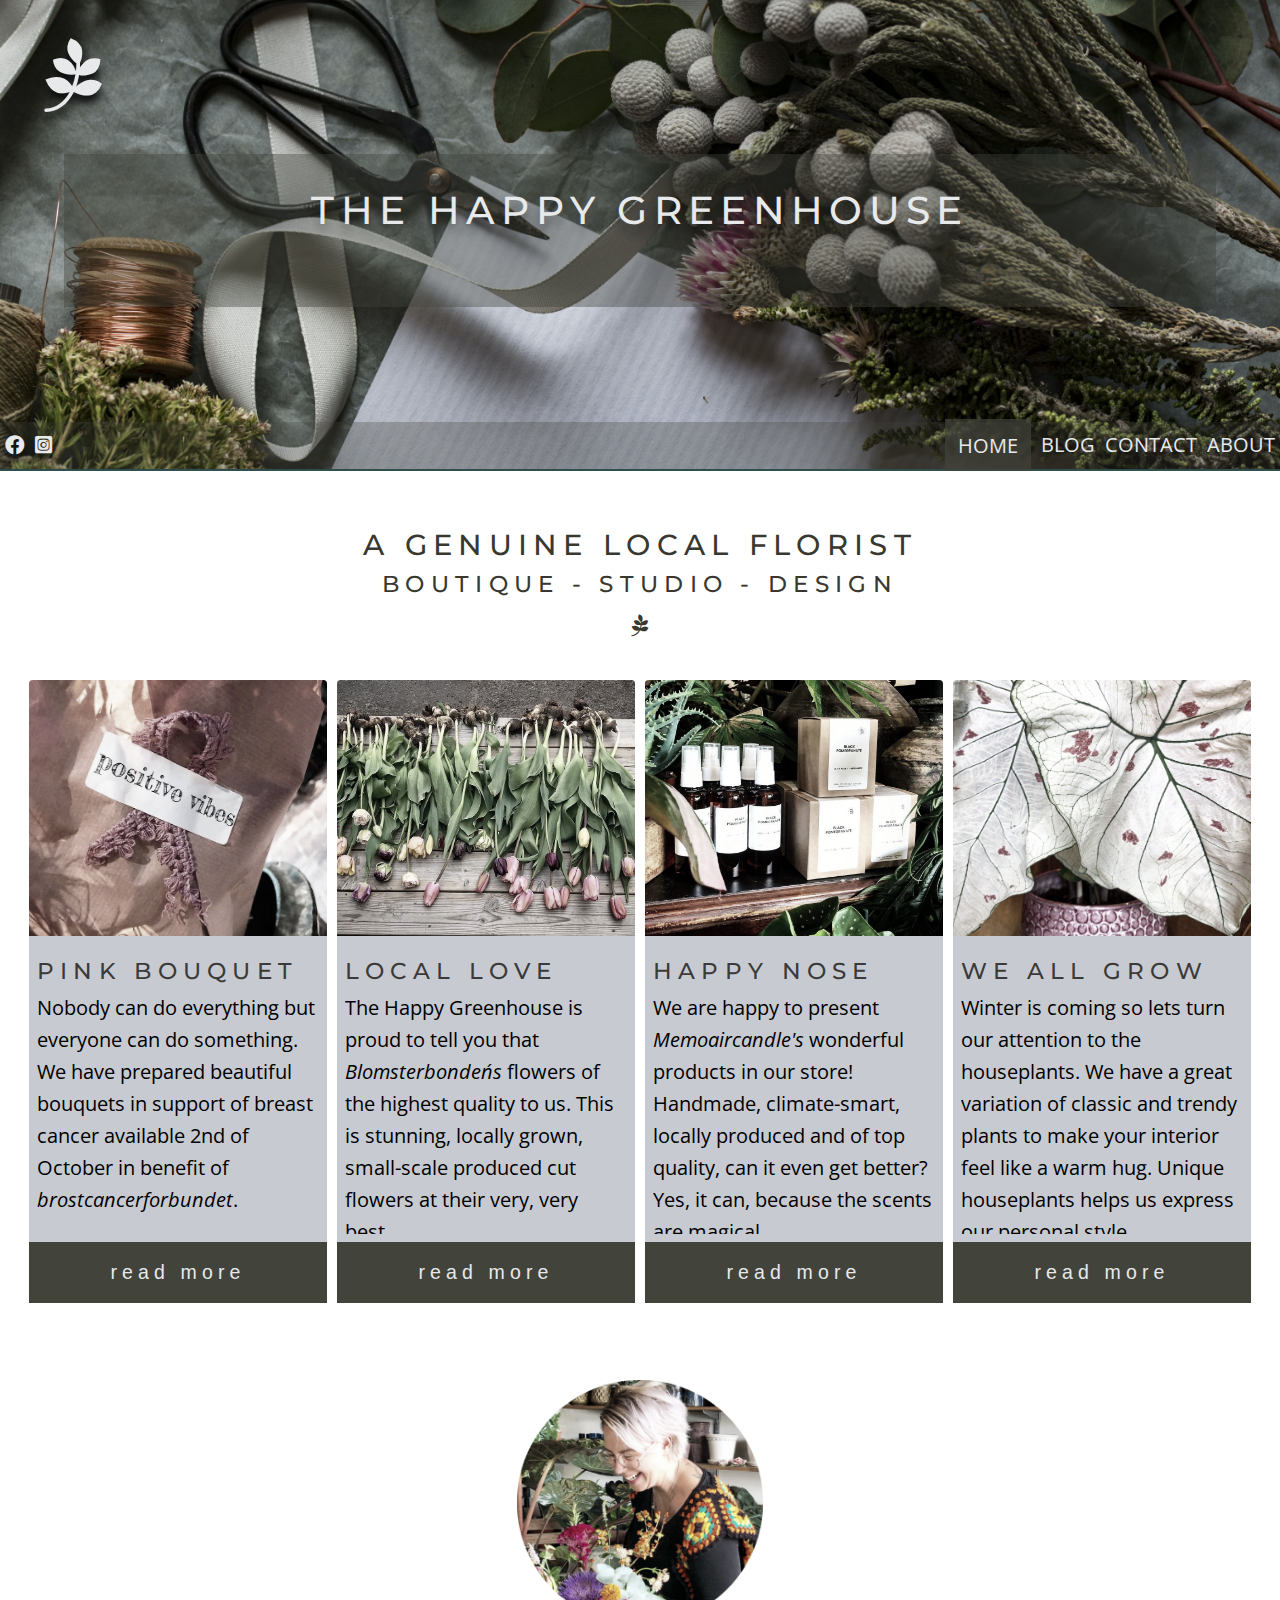
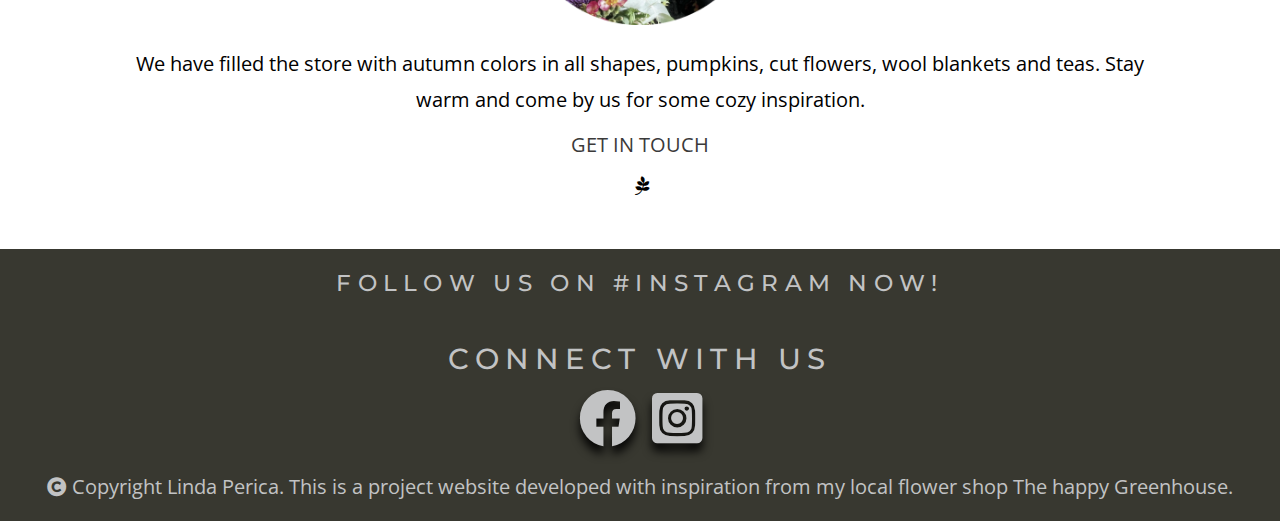
==== index.html @ 8191ac46 "first commit" ====
<!DOCTYPE html>
<html lang="en">
<head>
    <meta charset="UTF-8">
    <meta 
        name="viewport" 
        content="width=device-width, initial-scale=1.0" 
    />
    <title>Happy Green House</title>
    <link href="https://fonts.googleapis.com/css2?family=Montserrat:ital,wght@0,300;0,400;0,500;0,700;1,300;1,400;1,500;1,700&family=Open+Sans:ital,wght@0,300;0,400;0,700;1,300;1,400;1,700&display=swap" rel="stylesheet">
    <link rel="stylesheet" href="https://cdnjs.cloudflare.com/ajax/libs/font-awesome/5.14.0/css/all.min.css">
    <link rel="stylesheet" href="./styles.css" />
</head>
<body>
    <div class="container">
        <div class="header">
            <div class="header__logo">
                <a class="link" href="./index.html"><i class="plant-icon plant-icon--large fab fa-pagelines"></i></a>
            </div>
            <div class="header__overlay">
                <h1 class="header__heading">The Happy Greenhouse</h1>
            </div>
            <nav class="navbar">
                <div class="navbar__social">
                        <a href="http://www.facebook.com"><i class="navbar__social-icon fab fa-facebook"></i></a>
                        <a href="http://www.instagram.com"><i class="navbar__social-icon fab fa-instagram-square"></i></a>
                </div>
                <ul class="navbar__links"> 
                    <li class="navbar__item"><a class="navbar__item-link navbar__item-link--dark" href="./index.html">Home</a></li>
                    <li class="navbar__item"><a class="navbar__item-link" href="./blog.html">Blog</a></li>
                    <li class="navbar__item"><a class="navbar__item-link" href="./contact.html">Contact</a></li>
                    <li class="navbar__item"><a class="navbar__item-link" href="./about.html">About</a></li>
                </ul>
            </nav>
        </div>
        <div class="power-words">
            <h2 class="power-words__heading">A Genuine local florist </h2> 
            <h3 class="power-words__subheading">Boutique - Studio - Design </h3> 
            <h3><i class="plant-icon fab fa-pagelines"></i></h3>
        </div>
        <ul class="cards__wrapper">
            <li class="card">
                <img class="card__image card__image--lesscolor" src= "./img/blog_pinkribbon--pinker.jpg" alt="Photo of pink ribbon">
                <article class="card__text-wrapper">
                     <h3 class="card__heading">Pink bouquet</h3>
                    <p class="card__body"> Nobody can do everything but everyone can do something. We have prepared beautiful bouquets in support of breast cancer available 2nd of October in benefit of <em>brostcancerforbundet</em>. </p>
                </article>
                <button class="button button--stretch" onclick="window.location.href='./blog.html';">Read more</button>
            </li>
            <li class="card">
                <img class="card__image" src= "./img/blog_tulips.jpg" alt="Photo of tulips">
                <article class="card__text-wrapper">
                     <h3 class="card__heading">Local love</h3>
                     <p class="card__body">The Happy Greenhouse is proud to tell you that <em>Blomsterbonden´s</em> flowers of the highest quality to us. This is stunning, locally grown, small-scale produced cut flowers at their very, very best. </p>
                </article>
                <button class="button button--stretch" onclick="window.location.href='./2ndblog.html';">Read more</button>
            </li>
            <li class="card">
                 <img class="card__image" src= "./img/blog_candle.jpg" alt="Photo of candle">
                <article class="card__text-wrapper">
                    <h3 class="card__heading">Happy Nose</h3>
                    <p class="card__body"> We are happy to present <em>Memoaircandle's</em> wonderful products in our store! Handmade, climate-smart, locally produced and of top quality, can it even get better? Yes, it can, because the scents are magical. </p>
                </article>                    
                <button class="button button--stretch" onclick="window.location.href='./3rdblog.html';">Read more</button>
             </li>
            <li class="card">
                 <img class="card__image" src= "./img/blog_plant.jpg" alt="Photo of plant">
                <article class="card__text-wrapper">
                    <h3 class="card__heading">We all grow</h3>
                    <p class="card__body">Winter is coming so lets turn our attention to the houseplants. We have a great variation of classic and trendy plants to make your interior feel like a warm hug. Unique houseplants helps us express our personal style.</p>
                </article>                    
                <button class="button button--stretch" onclick="window.location.href='./4thblog.html';">Read more</button>
             </li>
        </ul>
        <div class="contact">
            <div class="contact__image-wrapper">
                <img class="contact__image" src="./img/circle-profile.png" alt="profile image">
            </div>
            <p class="contact__body">
                We have filled the store with autumn colors in all shapes, pumpkins, cut flowers, wool blankets and teas. Stay warm and come by us for some cozy inspiration.
            </p>
            <a class="contact__link" href="./contact.html">Get in touch</a>
            <i class="plant-icon fab fa-pagelines"></i>
        </div>
        <div class="footer">
            <h3 class="footer__heading">
                Follow us on #Instagram now!
            </h3>
            <h2 class="footer__subheading">
                Connect with us
            </h2>
            <div class="footer__social">
                <a href="http://www.facebook.com"><i class="footer__social-icon fab fa-facebook"></i></a>
                <a href="http://www.instagram.com"><i class="footer__social-icon fab fa-instagram-square"></i></a>
            </div>
            <p class="footer__copyright">
                <i class="fas fa-copyright"></i>
                Copyright Linda Perica. This is a project website developed with inspiration from my local flower shop The happy Greenhouse. 
            </p>
        </div>
    </div>
</body>
</html>
---- styles.css ----
/* Reset */
* {
    margin: 0;
    padding: 0;
    box-sizing: border-box;
}

/* Style */

body {
    font-family: 'Open Sans', sans-serif;
    font-weight: 400;
    font-size: calc(0.5em + 0.9vw);
    line-height: calc(1.2em + 1vw);
}

h1, h2, h3, h4, h5, h6 {
    font-family:'Montserrat', sans-serif;
    font-weight: 500;
    text-transform: uppercase;
    letter-spacing: 0.7vmin;
}

.button {
    background-color:#42433B;
    border: none;
    color:#e7e9eb;
    font-weight: 300;
    font-size: inherit;
    text-transform: lowercase;
    letter-spacing: 0.4vw;
    padding: 1vw;
}

/* Layout */
.container {
    display: grid;
    width: 100%;
    justify-items: center;
    grid-template-areas: 
    "hd"
    "ct"
    "bps"
    "co"
    "ft";  
}

/* Header */

.header {
    border-bottom: 2px solid darkslategray;
    background-image: url(./img/header.jpg);
    background-repeat: no-repeat;
    background-size: cover;
    width: 100%;
    height: auto;
    color: #e7e9eb;
    display: grid;
    grid-area: hd;
    grid-template-columns: 0.3fr 1fr 1.7fr 1.7fr 1fr 0.3fr;
    grid-template-rows: 1fr 1fr 0.75fr 0.25fr;
    grid-template-areas:
    "topl topl topm topm topr topr"
    "midl midm midm midm midm midr"
    "lowt lowt lowt lowt lowt lowt" 
    "lowb lowb lowb lowb lowb lowb";  
}

.link {
    text-decoration: none;
    color: inherit;
} 

.header__logo {
    grid-area: topl;
    justify-self: start;
}

.header__overlay {
    align-items: center;
    background-color:rgba(66, 67, 59, 0.4);
    display: flex;
    flex-direction: column;
    grid-area: midm;
    flex-wrap: nowrap;
    padding: 3vw;
}

.header__heading {
    text-shadow: 0px 8px 10px rgba(0, 0, 0, 0.3);
    white-space: nowrap; 
}

.navbar {
    background-color:rgba(66, 67, 59, 0.3);
    display: flex;
    grid-area: lowb;
    justify-content: space-between;
    align-items: center;
}

.navbar__social {
    display: flex;
    align-items: center;
    justify-content: space-evenly;
}

.navbar__social-icon  {
    padding: 5px;
    text-shadow: 0px 6px 8px rgba(0, 0, 0, 0.9);
    color: #e7e9eb;
}

.navbar__links {
    display: flex;
    list-style: none;
}

.navbar__item {
    padding: 5px;
    text-decoration: none;
    text-transform: uppercase;
}

.navbar__item-link {
    color: #e7e9eb;
    text-decoration: none;
    text-transform: uppercase;
}

.navbar__item-link--dark {
    background-color:rgba(66, 67, 59, 0.7);
    padding: 1vw;
}

/* Power-words */

.power-words {
    color: #383830;
    display: flex;
    grid-area: ct;
    align-items: center;
    justify-content: center;
    margin: 3.5rem 2rem 2rem 2rem;
    flex-direction: column;
}

.power-words__heading {
   margin-bottom: 0.2rem;
}

.power-words__subheading {
    margin-bottom: 0.5rem;
}

/* Blogposts Card Gallery*/

.cards__wrapper {
    grid-area: bps;
    margin: 0;
    padding: 0 1.5rem 1rem 1.5rem;
    display: flex;
    flex-wrap: wrap; 
    list-style: none;
    justify-content: space-between;
}

.card {
    background-color: #c7cad1;
    border-radius: 0.25rem;
    margin: 1rem;
}

.card__image {
    border-top-left-radius: 0.25rem;
    border-top-right-radius: 0.25rem;
    height: 27vmax;
    width: 100%;
    filter: grayscale(60%);
    object-fit: cover;
  }

.card__image--lesscolor {
    filter: grayscale(70%);
}

.card__text-wrapper {
    display: flex;
    flex-direction: column;
    padding: 0.5rem;
    height: 20vmax;
}

.card__heading {
    color:#3b3a3a;
    text-transform: uppercase;
    margin-bottom: 0.3rem;
}
  
.card__body {
    overflow: hidden;
}

.button--stretch {
    width: 100%;
    min-height: 10%;
}

/* Contact info */

.contact {
    grid-area: co;
    width: 80%;
    margin: 3rem 0 3rem 0;
    display: flex;
    flex-direction: column;
}

.contact__image-wrapper {
    display: flex;
    align-items: center;
    justify-content: center;
    margin: 1.3rem;
}

.contact__image {
    width: 25%;
    height: auto;
    filter: grayscale(50%);
}

.contact__body {
    display: flex;
    align-items: center;
    justify-content: center;
    margin: 0;
    text-align: center;
}

.contact__link {
    display: flex;
    justify-content: center;
    margin: 0.5rem 0.5rem 0.5rem 0.5rem;
    color: #3b3a3a;
    text-decoration: none;
    text-transform: uppercase;
}

.plant-icon  {
    display: flex;
    justify-content: center;
    font-size: inherit;
    padding: 0.4vw;
    margin-left: 0.4vw;
}

.plant-icon--large {
    font-size: 6vw;
    padding: 3vw;
    text-shadow: 0px 8px 10px rgba(0, 0, 0, 0.9);
}
/* Footer */

.footer {
    grid-area: ft;
    width: 100%;
    background-color: #383830;
    justify-content: stretch;
    color:#C2C3C4;
    display: flex;
    flex-direction: column;
    align-items: center;
}

.footer__heading {
    margin: 1rem 1rem 2rem 1rem;
}

.footer__subheading {
    margin: 0.5rem;
}

.footer__copyright {
    margin: 1rem;
}

.footer__social-icon  {
    padding: 5px;
    text-shadow: 0px 8px 10px rgba(0, 0, 0, 0.9);
    color: #C2C3C4;
    font-size: 4.5vw;
}

/* About Page */

.about {
    display: flex;
    flex-direction: column;
    width: 80%;
}

.about__body {
    margin: 1rem;
    text-align: center;
}

/* Contact Page */

.map {
    grid-area: bps;
    display: flex;
    flex-direction: column;
    align-items: center;
}

.map__image {
    width: 50%;
    height: auto;
}

.map__header {
    margin-top: 1.3rem;
    text-align: center;
}

.map__body {
    margin: 0.8rem;
    text-align: center;
}

/* Blogpost Pages */

.blogpost {
    grid-area: bps;
    width: 80%;
    margin-bottom: 3rem;
    display: flex;
    flex-direction: column;
}

.blogpost__image {
    filter: grayscale(60%);
    width: 60%;
    Height: auto;
    border-radius: 0.5rem;
    align-self: center;
    margin-bottom: 0.5rem;
}

.blogpost__body {
    margin: 0.5rem;
    text-align: left;
}

.blogpost__list {
    padding-left: 3rem;
    margin-bottom: 0.5rem;
}

.blogpost__button-wrapper {
    display: flex;
    width: 100%;
    justify-content: space-between;
    margin-top: 2rem;
}

.blogpost__qoute {
    padding-left: 3rem;
    color: rosybrown;
}

/* Medium size screens  */

@media only screen and (min-width: 559px) {

    .cards__wrapper {
        display: flex;
        flex-flow: row wrap;
    }

    .card {
        flex: 1 1 43%;
    }
    .card--single-column {
        margin-top: 1rem;
    } 

    .card__text-wrapper {
        height: 28vmax;
    }

    .card__body {
        overflow: scroll;
    }
}

/* Large size screens  */
@media only screen and (min-width: 900px) {
    
    .card {
        flex: 1 1 20%;
        margin: 0.3rem;
    }
    .card__image {
        height: 20vmax; 
    }
    .card__text-wrapper {
        height: 23vmax;
        line-height: 2.5vw;
    }
}
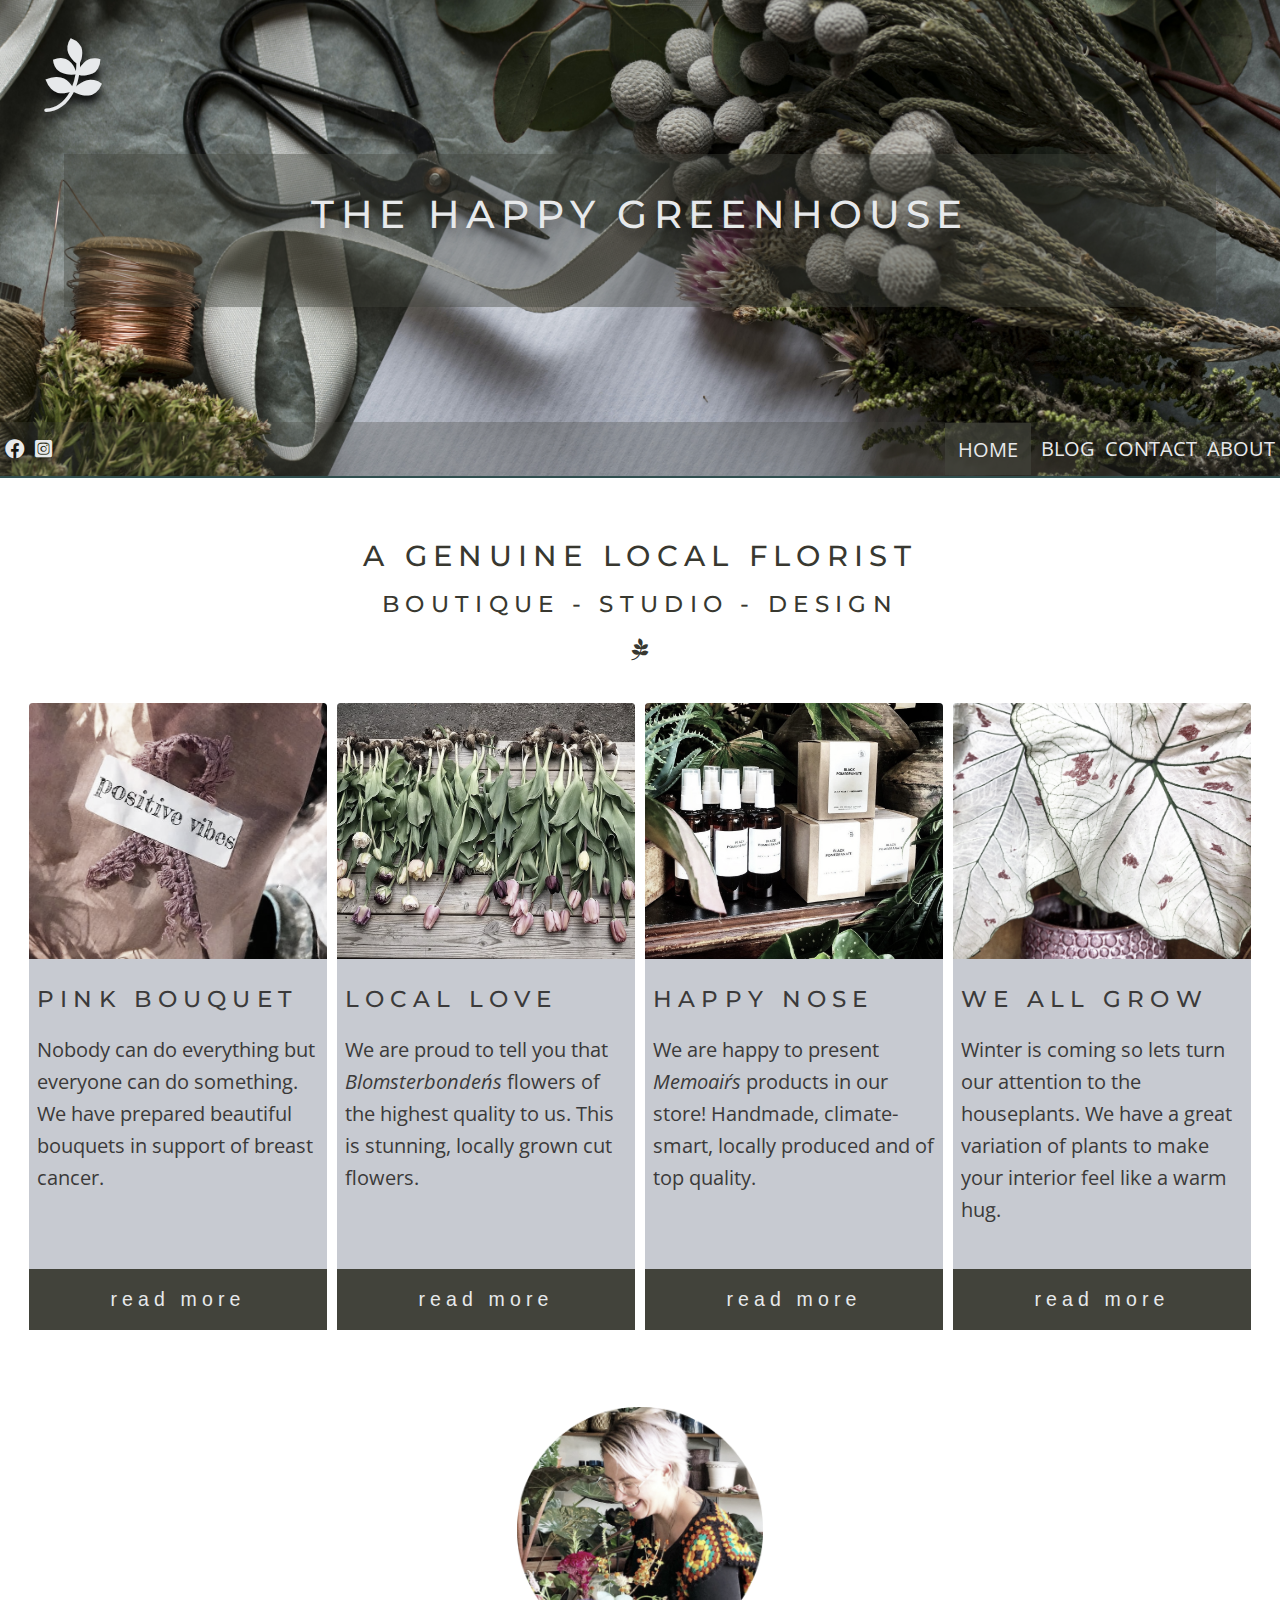
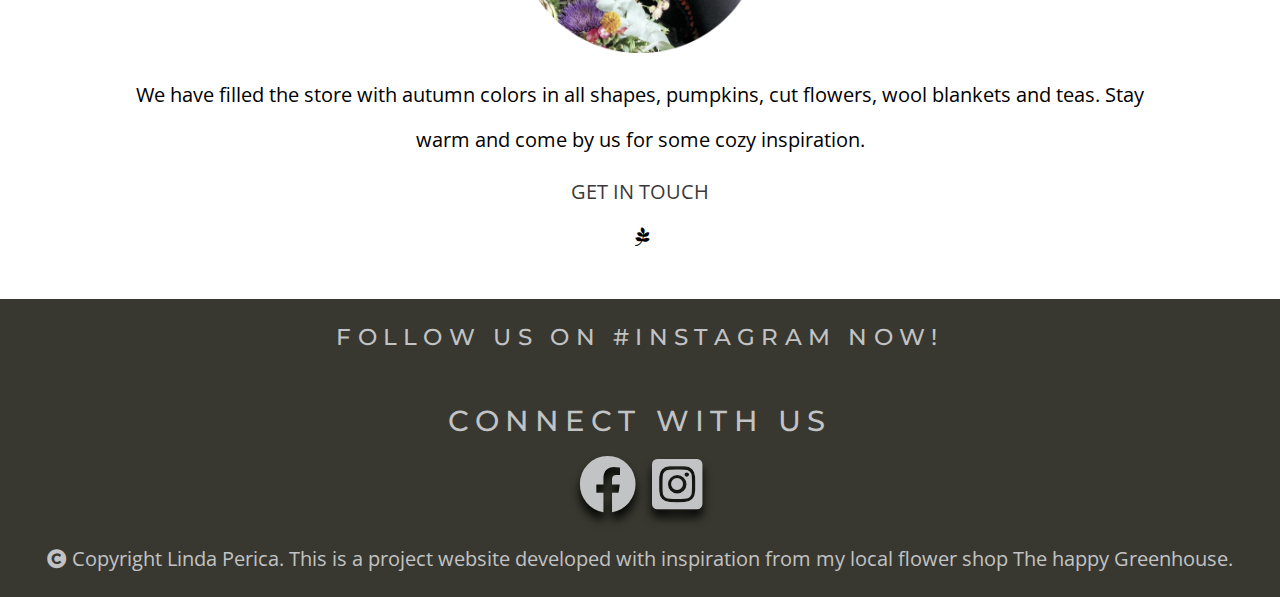
==== commit cde5fc32: "hero and card update" ====
--- a/index.html
+++ b/index.html
@@ -9,7 +9,7 @@
     <title>Happy Green House</title>
     <link href="https://fonts.googleapis.com/css2?family=Montserrat:ital,wght@0,300;0,400;0,500;0,700;1,300;1,400;1,500;1,700&family=Open+Sans:ital,wght@0,300;0,400;0,700;1,300;1,400;1,700&display=swap" rel="stylesheet">
     <link rel="stylesheet" href="https://cdnjs.cloudflare.com/ajax/libs/font-awesome/5.14.0/css/all.min.css">
-    <link rel="stylesheet" href="./styles.css" />
+    <link rel="stylesheet" href="./css/styles.css" />
 </head>
 <body>
     <div class="container">
@@ -27,9 +27,9 @@
                 </div>
                 <ul class="navbar__links"> 
                     <li class="navbar__item"><a class="navbar__item-link navbar__item-link--dark" href="./index.html">Home</a></li>
-                    <li class="navbar__item"><a class="navbar__item-link" href="./blog.html">Blog</a></li>
-                    <li class="navbar__item"><a class="navbar__item-link" href="./contact.html">Contact</a></li>
-                    <li class="navbar__item"><a class="navbar__item-link" href="./about.html">About</a></li>
+                    <li class="navbar__item"><a class="navbar__item-link" href="./pages/blog.html">Blog</a></li>
+                    <li class="navbar__item"><a class="navbar__item-link" href="./pages/contact.html">Contact</a></li>
+                    <li class="navbar__item"><a class="navbar__item-link" href="./pages/about.html">About</a></li>
                 </ul>
             </nav>
         </div>
@@ -43,33 +43,33 @@
                 <img class="card__image card__image--lesscolor" src= "./img/blog_pinkribbon--pinker.jpg" alt="Photo of pink ribbon">
                 <article class="card__text-wrapper">
                      <h3 class="card__heading">Pink bouquet</h3>
-                    <p class="card__body"> Nobody can do everything but everyone can do something. We have prepared beautiful bouquets in support of breast cancer available 2nd of October in benefit of <em>brostcancerforbundet</em>. </p>
+                    <p class="card__body"> Nobody can do everything but everyone can do something. We have prepared beautiful bouquets in support of breast cancer.</p>
                 </article>
-                <button class="button button--stretch" onclick="window.location.href='./blog.html';">Read more</button>
+                <button class="button button--stretch" onclick="window.location.href='./pages/blog.html';">Read more</button>
             </li>
             <li class="card">
                 <img class="card__image" src= "./img/blog_tulips.jpg" alt="Photo of tulips">
                 <article class="card__text-wrapper">
                      <h3 class="card__heading">Local love</h3>
-                     <p class="card__body">The Happy Greenhouse is proud to tell you that <em>Blomsterbonden´s</em> flowers of the highest quality to us. This is stunning, locally grown, small-scale produced cut flowers at their very, very best. </p>
+                     <p class="card__body">We are proud to tell you that <em>Blomsterbonden´s</em> flowers of the highest quality to us. This is stunning, locally grown cut flowers. </p>
                 </article>
-                <button class="button button--stretch" onclick="window.location.href='./2ndblog.html';">Read more</button>
+                <button class="button button--stretch" onclick="window.location.href='./pages/2ndblog.html';">Read more</button>
             </li>
             <li class="card">
                  <img class="card__image" src= "./img/blog_candle.jpg" alt="Photo of candle">
                 <article class="card__text-wrapper">
                     <h3 class="card__heading">Happy Nose</h3>
-                    <p class="card__body"> We are happy to present <em>Memoaircandle's</em> wonderful products in our store! Handmade, climate-smart, locally produced and of top quality, can it even get better? Yes, it can, because the scents are magical. </p>
+                    <p class="card__body"> We are happy to present <em>Memoair´s</em> products in our store! Handmade, climate-smart, locally produced and of top quality.</p>
                 </article>                    
-                <button class="button button--stretch" onclick="window.location.href='./3rdblog.html';">Read more</button>
+                <button class="button button--stretch" onclick="window.location.href='./pages/3rdblog.html';">Read more</button>
              </li>
             <li class="card">
                  <img class="card__image" src= "./img/blog_plant.jpg" alt="Photo of plant">
                 <article class="card__text-wrapper">
                     <h3 class="card__heading">We all grow</h3>
-                    <p class="card__body">Winter is coming so lets turn our attention to the houseplants. We have a great variation of classic and trendy plants to make your interior feel like a warm hug. Unique houseplants helps us express our personal style.</p>
+                    <p class="card__body">Winter is coming so lets turn our attention to the houseplants. We have a great variation of plants to make your interior feel like a warm hug.</p>
                 </article>                    
-                <button class="button button--stretch" onclick="window.location.href='./4thblog.html';">Read more</button>
+                <button class="button button--stretch" onclick="window.location.href='./pages/4thblog.html';">Read more</button>
              </li>
         </ul>
         <div class="contact">
--- a/css/styles.css
+++ b/css/styles.css
@@ -0,0 +1,342 @@
+@import url("./page_about.css");
+@import url("./page_blog.css");
+@import url("./page_contact.css");
+
+/* Reset */
+* {
+    margin: 0;
+    padding: 0;
+    box-sizing: border-box;
+}
+
+/* Style */
+
+body {
+    font-family: 'Open Sans', sans-serif;
+    font-weight: 400;
+    font-size: calc(0.5em + 0.9vw);
+    line-height: calc(1.6em + 1vw);
+}
+
+h1, h2, h3, h4, h5, h6 {
+    font-family:'Montserrat', sans-serif;
+    font-weight: 500;
+    text-transform: uppercase;
+    letter-spacing: 0.7vmin;
+}
+
+.button {
+    background-color:#42433B;
+    border: none;
+    color:#e7e9eb;
+    font-weight: 300;
+    font-size: inherit;
+    text-transform: lowercase;
+    letter-spacing: 0.4vw;
+    padding: 1vw;
+}
+
+/* Layout */
+.container {
+    display: grid;
+    width: 100%;
+    justify-items: center;
+    grid-template-areas: 
+    "hd"
+    "ct"
+    "bps"
+    "co"
+    "ft";  
+}
+
+/* Header */
+
+.header {
+    border-bottom: 2px solid darkslategray;
+    background-image: url(../img/header.jpg);
+    background-repeat: no-repeat;
+    background-size: cover;
+    width: 100%;
+    height: auto;
+    color: #e7e9eb;
+    display: grid;
+    grid-area: hd;
+    grid-template-columns: 0.3fr 1fr 1.7fr 1.7fr 1fr 0.3fr;
+    grid-template-rows: 1fr 1fr 0.75fr 0.25fr;
+    grid-template-areas:
+    "topl topl topm topm topr topr"
+    "midl midm midm midm midm midr"
+    "lowt lowt lowt lowt lowt lowt" 
+    "lowb lowb lowb lowb lowb lowb";  
+}
+
+.link {
+    text-decoration: none;
+    color: inherit;
+}
+
+.header__logo {
+    grid-area: topl;
+    justify-self: start;
+}
+
+.header__overlay {
+    align-items: center;
+    background-color:rgba(66, 67, 59, 0.4);
+    display: flex;
+    flex-direction: column;
+    grid-area: midm;
+    flex-wrap: wrap;
+    padding: 3vw;
+    
+}
+
+.header__heading {
+    text-shadow: 0px 8px 10px rgba(0, 0, 0, 0.3);
+    text-align: center;
+    
+}
+
+.navbar {
+    background-color:rgba(66, 67, 59, 0.3);
+    display: flex;
+    grid-area: lowb;
+    justify-content: space-between;
+    align-items: center;
+}
+
+.navbar__social {
+    display: flex;
+    align-items: center;
+    justify-content: space-evenly;
+}
+
+.navbar__social-icon  {
+    padding: 5px;
+    text-shadow: 0px 6px 8px rgba(0, 0, 0, 0.9);
+    color: #e7e9eb;
+}
+
+.navbar__links {
+    display: flex;
+    list-style: none;
+}
+
+.navbar__item {
+    padding: 5px;
+    text-decoration: none;
+    text-transform: uppercase;
+}
+
+.navbar__item-link {
+    color: #e7e9eb;
+    text-decoration: none;
+    text-transform: uppercase;
+}
+
+.navbar__item-link--dark {
+    background-color:rgba(66, 67, 59, 0.7);
+    padding: 1vw;
+}
+
+/* Power-words */
+
+.power-words {
+    color: #383830;
+    display: flex;
+    grid-area: ct;
+    align-items: center;
+    justify-content: center;
+    margin: 3.5rem 2rem 2rem 2rem;
+    flex-direction: column;
+}
+
+.power-words__heading {
+   margin-bottom: 0.2rem;
+   text-align: center;
+}
+
+.power-words__subheading {
+    margin-bottom: 0.5rem;
+    text-align: center;
+}
+
+/* Blogposts Card Gallery*/
+
+.cards__wrapper {
+    grid-area: bps;
+    margin: 0;
+    padding: 0 1.5rem 1rem 1.5rem;
+    display: flex;
+    flex-wrap: wrap; 
+    list-style: none;
+    justify-content: space-between;
+}
+
+.card {
+    background-color: #c7cad1;
+    border-radius: 0.25rem;
+    margin: 1rem;
+}
+
+.card__image {
+    border-top-left-radius: 0.25rem;
+    border-top-right-radius: 0.25rem;
+    height: 27vmax;
+    width: 100%;
+    filter: grayscale(60%);
+    object-fit: cover;
+  }
+
+.card__image--lesscolor {
+    filter: grayscale(70%);
+}
+
+.card__text-wrapper {
+    display: flex;
+    flex-direction: column;
+    padding: 0.5rem;
+    height: 20vmax;
+}
+
+.card__heading {
+    color:#3b3a3a;
+    text-transform: uppercase;
+    margin-bottom: 0.2rem;
+    min-height: 3rem;
+}
+  
+.card__body {
+    color:#3b3a3a;
+}
+
+.button--stretch {
+    width: 100%;
+    min-height: 10%;
+}
+
+/* Contact info */
+
+.contact {
+    grid-area: co;
+    width: 80%;
+    margin: 3rem 0 3rem 0;
+    display: flex;
+    flex-direction: column;
+}
+
+.contact__image-wrapper {
+    display: flex;
+    align-items: center;
+    justify-content: center;
+    margin: 1.3rem;
+}
+
+.contact__image {
+    width: 25%;
+    height: auto;
+    filter: grayscale(50%);
+}
+
+.contact__body {
+    display: flex;
+    align-items: center;
+    justify-content: center;
+    margin: 0;
+    text-align: center;
+}
+
+.contact__link {
+    display: flex;
+    justify-content: center;
+    margin: 0.5rem 0.5rem 0.5rem 0.5rem;
+    color: #3b3a3a;
+    text-decoration: none;
+    text-transform: uppercase;
+}
+
+.plant-icon  {
+    display: flex;
+    justify-content: center;
+    font-size: inherit;
+    padding: 0.4vw;
+    margin-left: 0.4vw;
+}
+
+.plant-icon--large {
+    font-size: 6vw;
+    padding: 3vw;
+    text-shadow: 0px 8px 10px rgba(0, 0, 0, 0.9);
+}
+/* Footer */
+
+.footer {
+    grid-area: ft;
+    width: 100%;
+    background-color: #383830;
+    justify-content: stretch;
+    color:#C2C3C4;
+    display: flex;
+    flex-direction: column;
+    align-items: center;
+}
+
+.footer__heading {
+    margin: 1rem 1rem 2rem 1rem;
+}
+
+.footer__subheading {
+    margin: 0.5rem;
+}
+
+.footer__copyright {
+    margin: 1rem;
+}
+
+.footer__social-icon  {
+    padding: 5px;
+    text-shadow: 0px 8px 10px rgba(0, 0, 0, 0.9);
+    color: #C2C3C4;
+    font-size: 4.5vw;
+}
+
+/* Medium size screens  */
+
+@media only screen and (min-width: 559px) {
+
+    .cards__wrapper {
+        display: flex;
+        flex-flow: row wrap;
+    }
+
+    .card {
+        flex: 1 1 43%;
+    }
+    .card--single-column {
+        margin-top: 1rem;
+    } 
+
+    .card__text-wrapper {
+        height: 28vmax;
+    }
+
+    .card__body {
+        overflow: scroll;
+    }
+}
+
+/* Large size screens  */
+@media only screen and (min-width: 900px) {
+    
+    .card {
+        flex: 1 1 20%;
+        margin: 0.3rem;
+    }
+    .card__image {
+        height: 20vmax; 
+    }
+    .card__text-wrapper {
+        height: 23vmax;
+        line-height: 2.5vw;
+    }
+}